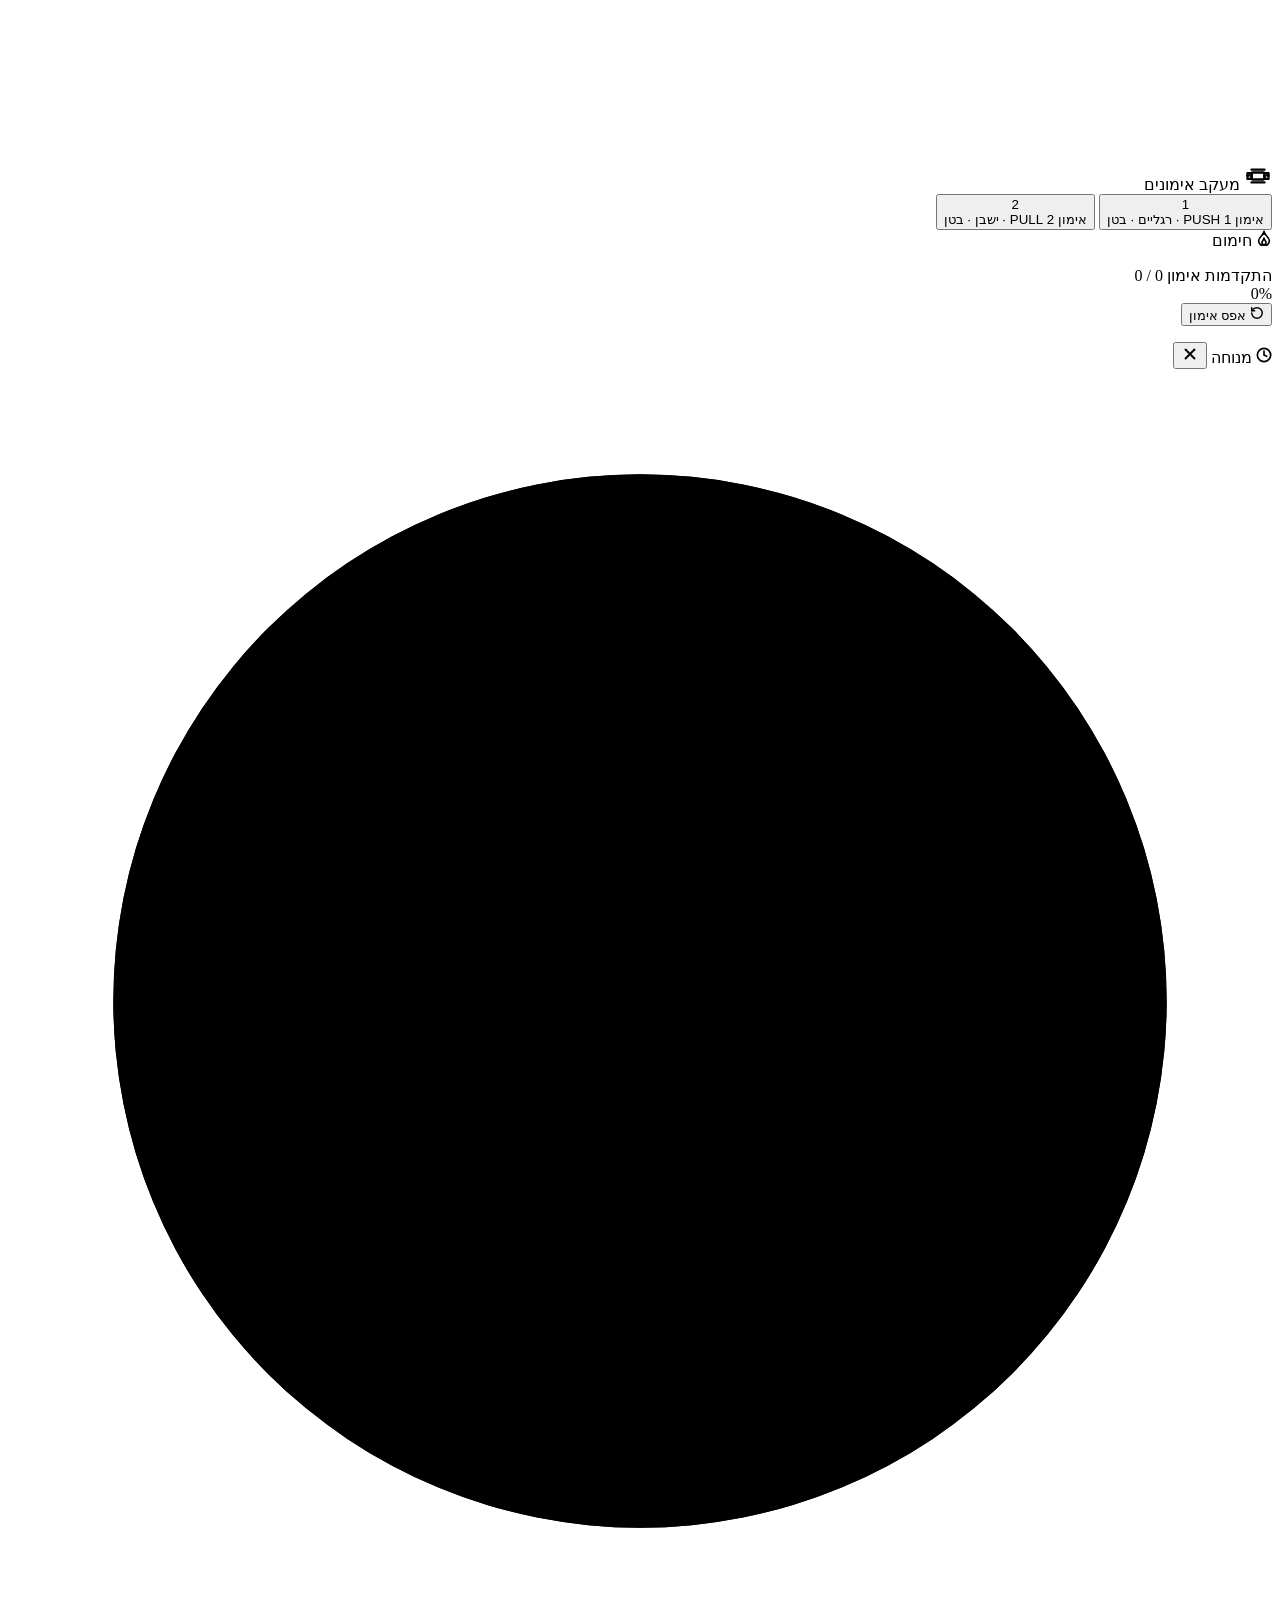
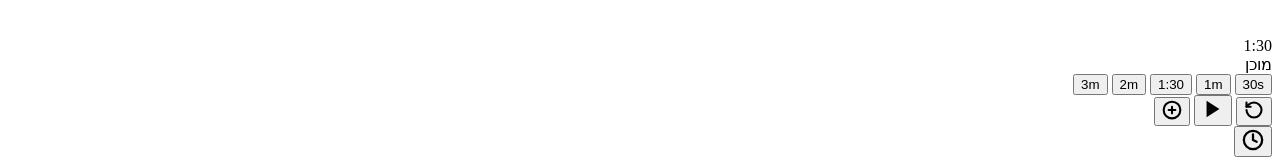
==== index.html @ 7776fb3c "Add files via upload" ====
<!DOCTYPE html>
<html lang="he" dir="rtl">
<head>
  <meta charset="UTF-8">
  <meta name="viewport" content="width=device-width, initial-scale=1.0, viewport-fit=cover">
  <meta name="theme-color" content="#0a0a0a">
  <meta name="apple-mobile-web-app-capable" content="yes">
  <meta name="apple-mobile-web-app-status-bar-style" content="black-translucent">
  <title>מעקב אימונים – דולב</title>
  <link rel="preconnect" href="https://fonts.googleapis.com">
  <link rel="preconnect" href="https://fonts.gstatic.com" crossorigin>
  <link href="https://fonts.googleapis.com/css2?family=Barlow+Condensed:wght@400;500;600;700&family=Barlow:wght@300;400;500;600;700&display=swap" rel="stylesheet">
  <link rel="stylesheet" href="style.css">
</head>
<body>

  <canvas id="confetti-canvas" aria-hidden="true"></canvas>

  <!-- Header -->
  <header class="header">
    <div class="header-inner">
      <div class="header-brand">
        <svg class="header-icon" width="28" height="28" viewBox="0 0 24 24" fill="none" stroke="currentColor" stroke-width="2" stroke-linecap="round" stroke-linejoin="round" aria-hidden="true">
          <path d="M6.5 6.5h11"/><path d="M6.5 17.5h11"/><path d="M3 9.5h3.5V14.5H3z"/><path d="M17.5 9.5H21V14.5h-3.5z"/><path d="M3 11.5h1.5"/><path d="M19.5 11.5H21"/>
          <rect x="6.5" y="9" width="11" height="6" rx="1"/>
        </svg>
        <span class="header-title">מעקב אימונים</span>
      </div>
      <time class="header-date" id="header-date" aria-label="תאריך היום"></time>
    </div>
  </header>

  <!-- Main Content -->
  <main class="main" id="main">

    <!-- Tab Switcher -->
    <nav class="tabs" role="tablist" aria-label="בחירת אימון">
      <button class="tab active" role="tab" aria-selected="true" aria-controls="workout-panel" data-workout="workout1" id="tab-workout1">
        <span class="tab-number">1</span>
        <div class="tab-info">
          <span class="tab-name">אימון 1</span>
          <span class="tab-sub">PUSH · רגליים · בטן</span>
        </div>
      </button>
      <button class="tab" role="tab" aria-selected="false" aria-controls="workout-panel" data-workout="workout2" id="tab-workout2">
        <span class="tab-number">2</span>
        <div class="tab-info">
          <span class="tab-name">אימון 2</span>
          <span class="tab-sub">PULL · ישבן · בטן</span>
        </div>
      </button>
    </nav>

    <!-- Workout Panel -->
    <div class="workout-panel" id="workout-panel" role="tabpanel">

      <!-- Warmup Card -->
      <div class="warmup-card">
        <div class="warmup-header">
          <svg width="16" height="16" viewBox="0 0 24 24" fill="none" stroke="currentColor" stroke-width="2.5" stroke-linecap="round" stroke-linejoin="round" aria-hidden="true">
            <path d="M12 2c0 6-8 8-8 14a8 8 0 0 0 16 0c0-6-8-8-8-14z"/><path d="M12 12c0 3-3 4-3 7a3 3 0 0 0 6 0c0-3-3-4-3-7z"/>
          </svg>
          <span>חימום</span>
        </div>
        <p class="warmup-text" id="warmup-text"></p>
      </div>

      <!-- Progress Section -->
      <div class="progress-section">
        <div class="progress-header">
          <span class="progress-label">התקדמות אימון</span>
          <span class="progress-fraction" id="progress-fraction">0 / 0</span>
        </div>
        <div class="progress-track" role="progressbar" aria-valuemin="0" aria-valuemax="100" aria-valuenow="0" id="progress-bar-container">
          <div class="progress-fill" id="progress-fill"></div>
        </div>
        <div class="progress-pct" id="progress-pct">0%</div>
      </div>

      <!-- Reset Button -->
      <button class="reset-workout-btn" id="reset-workout-btn" aria-label="אפס אימון">
        <svg width="14" height="14" viewBox="0 0 24 24" fill="none" stroke="currentColor" stroke-width="2.5" stroke-linecap="round" stroke-linejoin="round" aria-hidden="true">
          <path d="M3 12a9 9 0 1 0 9-9 9.75 9.75 0 0 0-6.74 2.74L3 8"/>
          <path d="M3 3v5h5"/>
        </svg>
        אפס אימון
      </button>

      <!-- Exercise List -->
      <ol class="exercise-list" id="exercise-list" aria-label="רשימת תרגילים"></ol>

    </div>
  </main>

  <!-- Rest Timer Widget -->
  <aside class="timer-widget" id="timer-widget" aria-label="טיימר מנוחה" aria-hidden="true">
    <div class="timer-drag-handle" id="timer-drag-handle" aria-hidden="true"></div>

    <div class="timer-top">
      <span class="timer-title">
        <svg width="16" height="16" viewBox="0 0 24 24" fill="none" stroke="currentColor" stroke-width="2.5" stroke-linecap="round" stroke-linejoin="round" aria-hidden="true">
          <circle cx="12" cy="12" r="10"/><polyline points="12 6 12 12 16 14"/>
        </svg>
        מנוחה
      </span>
      <button class="timer-close-btn" id="timer-close-btn" aria-label="סגור טיימר">
        <svg width="18" height="18" viewBox="0 0 24 24" fill="none" stroke="currentColor" stroke-width="2.5" stroke-linecap="round" stroke-linejoin="round" aria-hidden="true">
          <line x1="18" y1="6" x2="6" y2="18"/><line x1="6" y1="6" x2="18" y2="18"/>
        </svg>
      </button>
    </div>

    <div class="timer-exercise-name" id="timer-exercise-name"></div>

    <!-- Ring -->
    <div class="timer-ring-wrap">
      <svg class="timer-ring-svg" viewBox="0 0 120 120" aria-hidden="true">
        <circle class="ring-track" cx="60" cy="60" r="50"/>
        <circle class="ring-progress" id="ring-progress" cx="60" cy="60" r="50"/>
      </svg>
      <div class="timer-center">
        <div class="timer-time" id="timer-time">1:30</div>
        <div class="timer-status" id="timer-status">מוכן</div>
      </div>
    </div>

    <!-- Presets -->
    <div class="timer-presets" role="group" aria-label="זמני מנוחה מוגדרים מראש">
      <button class="preset-btn" data-s="30" aria-label="30 שניות">30s</button>
      <button class="preset-btn" data-s="60" aria-label="דקה">1m</button>
      <button class="preset-btn preset-active" data-s="90" aria-label="דקה וחצי">1:30</button>
      <button class="preset-btn" data-s="120" aria-label="שתי דקות">2m</button>
      <button class="preset-btn" data-s="180" aria-label="שלוש דקות">3m</button>
    </div>

    <!-- Controls -->
    <div class="timer-controls">
      <button class="ctrl-btn ctrl-reset" id="ctrl-reset" aria-label="אפס טיימר">
        <svg width="20" height="20" viewBox="0 0 24 24" fill="none" stroke="currentColor" stroke-width="2.5" stroke-linecap="round" stroke-linejoin="round" aria-hidden="true">
          <path d="M3 12a9 9 0 1 0 9-9 9.75 9.75 0 0 0-6.74 2.74L3 8"/>
          <path d="M3 3v5h5"/>
        </svg>
      </button>
      <button class="ctrl-btn ctrl-play" id="ctrl-play" aria-label="התחל">
        <svg class="icon-play" width="22" height="22" viewBox="0 0 24 24" fill="currentColor" stroke="none" aria-hidden="true">
          <polygon points="5 3 19 12 5 21 5 3"/>
        </svg>
        <svg class="icon-pause" width="22" height="22" viewBox="0 0 24 24" fill="currentColor" stroke="none" aria-hidden="true" style="display:none">
          <rect x="6" y="4" width="4" height="16"/><rect x="14" y="4" width="4" height="16"/>
        </svg>
      </button>
      <button class="ctrl-btn ctrl-plus" id="ctrl-plus" aria-label="הוסף 30 שניות">
        <svg width="20" height="20" viewBox="0 0 24 24" fill="none" stroke="currentColor" stroke-width="2.5" stroke-linecap="round" stroke-linejoin="round" aria-hidden="true">
          <circle cx="12" cy="12" r="10"/><line x1="12" y1="8" x2="12" y2="16"/><line x1="8" y1="12" x2="16" y2="12"/>
        </svg>
      </button>
    </div>
  </aside>

  <!-- Timer Backdrop (mobile) -->
  <div class="timer-backdrop" id="timer-backdrop" aria-hidden="true"></div>

  <!-- FAB: open timer -->
  <button class="timer-fab" id="timer-fab" aria-label="פתח טיימר מנוחה">
    <svg width="22" height="22" viewBox="0 0 24 24" fill="none" stroke="currentColor" stroke-width="2.5" stroke-linecap="round" stroke-linejoin="round" aria-hidden="true">
      <circle cx="12" cy="12" r="10"/><polyline points="12 6 12 12 16 14"/>
    </svg>
  </button>

  <script src="app.js"></script>
</body>
</html>
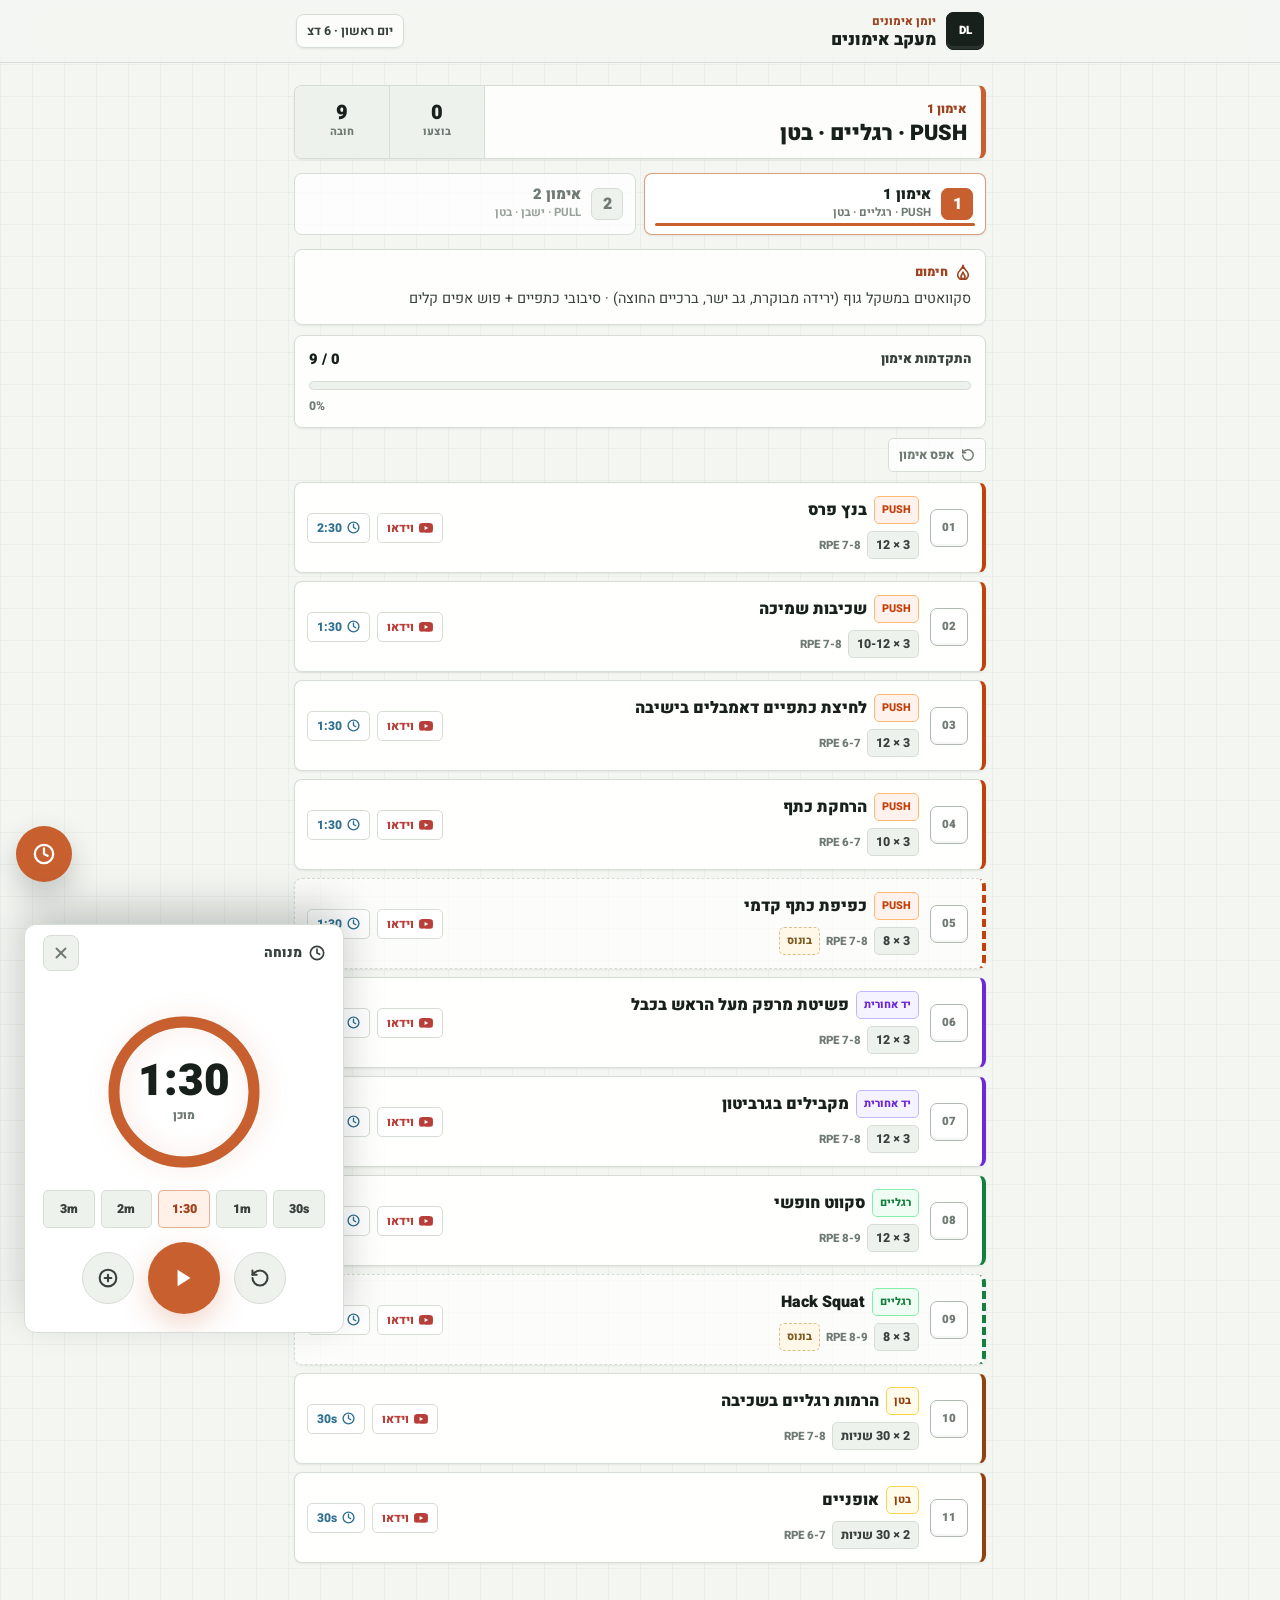
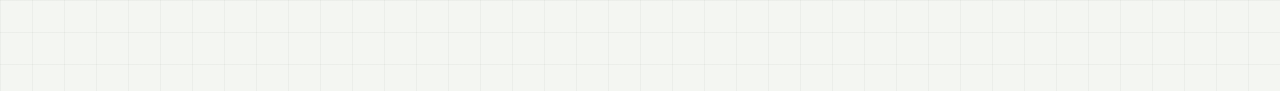
==== commit 82b80f27: "Redesign workout tracker UI" ====
--- a/index.html
+++ b/index.html
@@ -3,16 +3,19 @@
 <head>
   <meta charset="UTF-8">
   <meta name="viewport" content="width=device-width, initial-scale=1.0, viewport-fit=cover">
-  <meta name="theme-color" content="#0a0a0a">
+  <meta name="theme-color" content="#F7F8FA">
+  <meta name="description" content="יומן אימונים אישי עם צ'קליסט, התקדמות יומית וטיימר מנוחה.">
   <meta name="apple-mobile-web-app-capable" content="yes">
-  <meta name="apple-mobile-web-app-status-bar-style" content="black-translucent">
+  <meta name="apple-mobile-web-app-status-bar-style" content="default">
   <title>מעקב אימונים – דולב</title>
+  <link rel="icon" href="data:image/svg+xml,%3Csvg xmlns='http://www.w3.org/2000/svg' viewBox='0 0 64 64'%3E%3Crect width='64' height='64' rx='10' fill='%2318201c'/%3E%3Cpath d='M15 25h34v14H15zM8 28h7v8H8zm41 0h7v8h-7z' fill='%23f0783f'/%3E%3C/svg%3E">
   <link rel="preconnect" href="https://fonts.googleapis.com">
   <link rel="preconnect" href="https://fonts.gstatic.com" crossorigin>
-  <link href="https://fonts.googleapis.com/css2?family=Barlow+Condensed:wght@400;500;600;700&family=Barlow:wght@300;400;500;600;700&display=swap" rel="stylesheet">
-  <link rel="stylesheet" href="style.css">
+  <link href="https://fonts.googleapis.com/css2?family=Heebo:wght@400;500;600;700;800;900&display=swap" rel="stylesheet">
+  <link rel="stylesheet" href="style.css?v=2">
 </head>
 <body>
+  <a class="skip-link" href="#exercise-list">דלג לרשימת התרגילים</a>
 
   <canvas id="confetti-canvas" aria-hidden="true"></canvas>
 
@@ -20,11 +23,11 @@
   <header class="header">
     <div class="header-inner">
       <div class="header-brand">
-        <svg class="header-icon" width="28" height="28" viewBox="0 0 24 24" fill="none" stroke="currentColor" stroke-width="2" stroke-linecap="round" stroke-linejoin="round" aria-hidden="true">
-          <path d="M6.5 6.5h11"/><path d="M6.5 17.5h11"/><path d="M3 9.5h3.5V14.5H3z"/><path d="M17.5 9.5H21V14.5h-3.5z"/><path d="M3 11.5h1.5"/><path d="M19.5 11.5H21"/>
-          <rect x="6.5" y="9" width="11" height="6" rx="1"/>
-        </svg>
-        <span class="header-title">מעקב אימונים</span>
+        <span class="brand-mark" aria-hidden="true">DL</span>
+        <div class="brand-copy">
+          <span class="header-kicker">יומן אימונים</span>
+          <span class="header-title">מעקב אימונים</span>
+        </div>
       </div>
       <time class="header-date" id="header-date" aria-label="תאריך היום"></time>
     </div>
@@ -32,6 +35,24 @@
 
   <!-- Main Content -->
   <main class="main" id="main">
+
+    <!-- Session Status -->
+    <section class="session-strip" aria-labelledby="session-title">
+      <div class="session-copy">
+        <span class="session-label" id="session-label">אימון 1</span>
+        <h1 class="session-title" id="session-title">PUSH · רגליים · בטן</h1>
+      </div>
+      <div class="session-metrics" aria-label="סטטוס התקדמות">
+        <div class="metric">
+          <span class="metric-value" id="completed-count">0</span>
+          <span class="metric-label">בוצעו</span>
+        </div>
+        <div class="metric">
+          <span class="metric-value" id="required-count">0</span>
+          <span class="metric-label">חובה</span>
+        </div>
+      </div>
+    </section>
 
     <!-- Tab Switcher -->
     <nav class="tabs" role="tablist" aria-label="בחירת אימון">
@@ -83,7 +104,7 @@
           <path d="M3 12a9 9 0 1 0 9-9 9.75 9.75 0 0 0-6.74 2.74L3 8"/>
           <path d="M3 3v5h5"/>
         </svg>
-        אפס אימון
+        <span id="reset-workout-label">אפס אימון</span>
       </button>
 
       <!-- Exercise List -->
--- a/style.css
+++ b/style.css
@@ -0,0 +1,1210 @@
+/* Purpose-built mobile workout log */
+
+:root {
+  --bg: #f4f6f2;
+  --ink: #18201c;
+  --ink-soft: #38413c;
+  --muted: #6f7b73;
+  --faint: #98a39b;
+  --surface: #ffffff;
+  --surface-2: #eef2ed;
+  --surface-3: #e1e8e2;
+  --line: #d6ddd5;
+  --line-strong: #aeb9b0;
+  --primary: #c85f2f;
+  --primary-dark: #9f421e;
+  --primary-soft: #fff1e8;
+  --success: #25714f;
+  --success-soft: #e7f3ec;
+  --warning: #b8852e;
+  --blue: #2f6f8f;
+  --danger: #b83f39;
+  --shadow-1: 0 1px 2px rgba(24, 32, 28, .08);
+  --shadow-2: 0 8px 24px rgba(24, 32, 28, .10);
+  --radius: 8px;
+  --radius-sm: 5px;
+  --font: "Heebo", system-ui, -apple-system, BlinkMacSystemFont, "Segoe UI", sans-serif;
+  --ease: cubic-bezier(.2, .7, .2, 1);
+  --ring-c: 314.159;
+}
+
+*, *::before, *::after {
+  box-sizing: border-box;
+}
+
+* {
+  margin: 0;
+  padding: 0;
+}
+
+html {
+  -webkit-text-size-adjust: 100%;
+  direction: ltr;
+  scroll-behavior: smooth;
+}
+
+body {
+  min-height: 100dvh;
+  background:
+    linear-gradient(rgba(24, 32, 28, .035) 1px, transparent 1px),
+    linear-gradient(90deg, rgba(24, 32, 28, .035) 1px, transparent 1px),
+    var(--bg);
+  background-size: 32px 32px, 32px 32px, auto;
+  color: var(--ink);
+  direction: ltr;
+  font-family: var(--font);
+  font-size: 16px;
+  line-height: 1.5;
+  overflow-x: hidden;
+  -webkit-font-smoothing: antialiased;
+}
+
+.skip-link,
+.header,
+.main,
+.timer-widget,
+.timer-fab {
+  direction: rtl;
+}
+
+@media (max-width: 639px) {
+  body.timer-open {
+    overflow: hidden;
+  }
+}
+
+button,
+a {
+  -webkit-tap-highlight-color: transparent;
+}
+
+button {
+  border: 0;
+  background: none;
+  color: inherit;
+  cursor: pointer;
+  font: inherit;
+  touch-action: manipulation;
+}
+
+a {
+  color: inherit;
+}
+
+.skip-link {
+  position: fixed;
+  top: 12px;
+  right: 12px;
+  z-index: 10000;
+  transform: translateY(-160%);
+  background: var(--ink);
+  color: #fff;
+  border-radius: var(--radius-sm);
+  padding: 8px 12px;
+  text-decoration: none;
+  transition: transform 180ms var(--ease);
+}
+
+.skip-link:focus {
+  transform: translateY(0);
+}
+
+#confetti-canvas {
+  position: fixed;
+  inset: 0;
+  pointer-events: none;
+  z-index: 900;
+}
+
+.header {
+  position: sticky;
+  top: 0;
+  z-index: 100;
+  border-bottom: 1px solid rgba(24, 32, 28, .12);
+  background: rgba(244, 246, 242, .92);
+  backdrop-filter: blur(16px);
+  -webkit-backdrop-filter: blur(16px);
+  padding-top: env(safe-area-inset-top, 0);
+}
+
+.header-inner {
+  width: min(100%, 720px);
+  min-width: 0;
+  margin: 0 auto;
+  padding: 12px 16px;
+  display: flex;
+  align-items: center;
+  justify-content: space-between;
+  gap: 12px;
+}
+
+.header-brand {
+  min-width: 0;
+  display: flex;
+  align-items: center;
+  gap: 10px;
+}
+
+.brand-mark {
+  width: 38px;
+  height: 38px;
+  flex: 0 0 38px;
+  display: grid;
+  place-items: center;
+  border: 1px solid var(--ink);
+  border-radius: 7px;
+  background: var(--ink);
+  color: #fff;
+  font-size: .72rem;
+  font-weight: 900;
+  letter-spacing: 0;
+  box-shadow: inset 0 -3px 0 rgba(255, 255, 255, .08);
+}
+
+.brand-copy {
+  min-width: 0;
+  display: grid;
+  gap: 1px;
+}
+
+.header-kicker {
+  color: var(--primary-dark);
+  font-size: .72rem;
+  font-weight: 800;
+  letter-spacing: 0;
+}
+
+.header-title {
+  overflow: hidden;
+  color: var(--ink);
+  font-size: 1.05rem;
+  font-weight: 900;
+  letter-spacing: 0;
+  line-height: 1.1;
+  text-overflow: ellipsis;
+  white-space: nowrap;
+}
+
+.header-date {
+  flex: 0 0 auto;
+  display: inline-flex;
+  align-items: center;
+  min-height: 34px;
+  border: 1px solid var(--line);
+  border-radius: var(--radius);
+  background: rgba(255, 255, 255, .74);
+  color: var(--ink-soft);
+  font-size: .78rem;
+  font-weight: 700;
+  padding: 6px 10px;
+  box-shadow: var(--shadow-1);
+  white-space: nowrap;
+}
+
+.main {
+  width: min(100%, 720px);
+  margin: 0 auto;
+  padding: 18px 14px 128px;
+}
+
+.session-strip {
+  display: grid;
+  grid-template-columns: minmax(0, 1fr) auto;
+  align-items: stretch;
+  gap: 12px;
+  margin-bottom: 14px;
+  border: 1px solid var(--line);
+  border-right: 5px solid var(--primary);
+  border-radius: var(--radius);
+  background: rgba(255, 255, 255, .82);
+  box-shadow: var(--shadow-1);
+  overflow: hidden;
+}
+
+.session-copy {
+  min-width: 0;
+  padding: 14px 14px 12px;
+}
+
+.session-label {
+  display: block;
+  color: var(--primary-dark);
+  font-size: .78rem;
+  font-weight: 900;
+  letter-spacing: 0;
+}
+
+.session-title {
+  margin-top: 2px;
+  color: var(--ink);
+  font-size: 1.35rem;
+  font-weight: 900;
+  letter-spacing: 0;
+  line-height: 1.15;
+  text-wrap: balance;
+}
+
+.session-metrics {
+  display: grid;
+  grid-template-columns: repeat(2, minmax(54px, 1fr));
+  border-right: 1px solid var(--line);
+  background: var(--surface-2);
+}
+
+.metric {
+  min-width: 56px;
+  display: grid;
+  align-content: center;
+  justify-items: center;
+  gap: 1px;
+  padding: 9px 10px;
+}
+
+.metric + .metric {
+  border-right: 1px solid var(--line);
+}
+
+.metric-value {
+  color: var(--ink);
+  font-size: 1.25rem;
+  font-weight: 900;
+  line-height: 1;
+  font-variant-numeric: tabular-nums;
+}
+
+.metric-label {
+  color: var(--muted);
+  font-size: .68rem;
+  font-weight: 800;
+  letter-spacing: 0;
+}
+
+.tabs {
+  display: grid;
+  grid-template-columns: repeat(2, minmax(0, 1fr));
+  gap: 8px;
+  margin-bottom: 14px;
+}
+
+.tab {
+  position: relative;
+  min-width: 0;
+  min-height: 62px;
+  display: grid;
+  grid-template-columns: auto minmax(0, 1fr);
+  align-items: center;
+  gap: 10px;
+  border: 1px solid var(--line);
+  border-radius: var(--radius);
+  background: rgba(255, 255, 255, .78);
+  color: var(--muted);
+  padding: 11px 12px;
+  text-align: right;
+  transition: transform 180ms var(--ease), border-color 180ms var(--ease), background 180ms var(--ease), box-shadow 180ms var(--ease);
+}
+
+.tab::after {
+  content: "";
+  position: absolute;
+  inset: auto 10px 8px 10px;
+  height: 3px;
+  border-radius: 2px;
+  background: var(--primary);
+  opacity: 0;
+  transform: scaleX(.45);
+  transition: opacity 180ms var(--ease), transform 180ms var(--ease);
+}
+
+.tab:hover {
+  border-color: var(--line-strong);
+  background: var(--surface);
+  box-shadow: var(--shadow-1);
+}
+
+.tab:active {
+  transform: translateY(1px);
+}
+
+.tab.active {
+  border-color: rgba(200, 95, 47, .62);
+  background: var(--surface);
+  color: var(--ink);
+  box-shadow: var(--shadow-1);
+}
+
+.tab.active::after {
+  opacity: 1;
+  transform: scaleX(1);
+}
+
+.tab-number {
+  width: 32px;
+  height: 32px;
+  display: grid;
+  place-items: center;
+  border: 1px solid var(--line);
+  border-radius: 7px;
+  background: var(--surface-2);
+  color: var(--muted);
+  font-size: 1rem;
+  font-weight: 900;
+  line-height: 1;
+  font-variant-numeric: tabular-nums;
+}
+
+.tab.active .tab-number {
+  border-color: var(--primary);
+  background: var(--primary);
+  color: #fff;
+}
+
+.tab-info {
+  min-width: 0;
+  display: grid;
+  gap: 1px;
+}
+
+.tab-name {
+  overflow: hidden;
+  font-size: .92rem;
+  font-weight: 900;
+  line-height: 1.2;
+  text-overflow: ellipsis;
+  white-space: nowrap;
+}
+
+.tab-sub {
+  overflow: hidden;
+  color: var(--faint);
+  font-size: .72rem;
+  font-weight: 700;
+  letter-spacing: 0;
+  text-overflow: ellipsis;
+  white-space: nowrap;
+}
+
+.tab.active .tab-sub {
+  color: var(--muted);
+}
+
+.workout-panel {
+  display: flex;
+  flex-direction: column;
+  gap: 10px;
+  animation: panelIn 220ms var(--ease) both;
+}
+
+@keyframes panelIn {
+  from {
+    opacity: 0;
+    transform: translateY(6px);
+  }
+  to {
+    opacity: 1;
+    transform: translateY(0);
+  }
+}
+
+.warmup-card,
+.progress-section {
+  border: 1px solid var(--line);
+  border-radius: var(--radius);
+  background: rgba(255, 255, 255, .86);
+  box-shadow: var(--shadow-1);
+}
+
+.warmup-card {
+  padding: 13px 14px;
+}
+
+.warmup-header {
+  display: flex;
+  align-items: center;
+  gap: 7px;
+  margin-bottom: 6px;
+  color: var(--primary-dark);
+  font-size: .78rem;
+  font-weight: 900;
+  letter-spacing: 0;
+}
+
+.warmup-text {
+  color: var(--ink-soft);
+  font-size: .9rem;
+  line-height: 1.65;
+}
+
+.progress-section {
+  padding: 13px 14px 12px;
+}
+
+.progress-header {
+  display: flex;
+  align-items: center;
+  justify-content: space-between;
+  gap: 12px;
+  margin-bottom: 10px;
+}
+
+.progress-label {
+  color: var(--ink-soft);
+  font-size: .82rem;
+  font-weight: 900;
+  letter-spacing: 0;
+}
+
+.progress-fraction {
+  color: var(--ink);
+  font-size: .92rem;
+  font-weight: 900;
+  font-variant-numeric: tabular-nums;
+}
+
+.progress-track {
+  height: 9px;
+  overflow: hidden;
+  border: 1px solid var(--line);
+  border-radius: 999px;
+  background: var(--surface-2);
+}
+
+.progress-fill {
+  width: 0;
+  height: 100%;
+  border-radius: inherit;
+  background: linear-gradient(90deg, var(--primary), var(--success));
+  transition: width 380ms var(--ease);
+}
+
+.progress-pct {
+  margin-top: 7px;
+  color: var(--muted);
+  font-size: .76rem;
+  font-weight: 800;
+  text-align: left;
+  font-variant-numeric: tabular-nums;
+}
+
+.reset-workout-btn {
+  align-self: flex-start;
+  min-height: 34px;
+  display: inline-flex;
+  align-items: center;
+  gap: 7px;
+  border: 1px solid var(--line);
+  border-radius: var(--radius-sm);
+  background: rgba(255, 255, 255, .74);
+  color: var(--muted);
+  font-size: .78rem;
+  font-weight: 800;
+  padding: 6px 10px;
+  transition: color 180ms var(--ease), border-color 180ms var(--ease), background 180ms var(--ease), transform 180ms var(--ease);
+}
+
+.reset-workout-btn:hover {
+  border-color: var(--line-strong);
+  color: var(--ink-soft);
+  background: var(--surface);
+}
+
+.reset-workout-btn:active {
+  transform: translateY(1px);
+}
+
+.reset-workout-btn.armed {
+  border-color: rgba(184, 63, 57, .45);
+  background: #fff0ee;
+  color: var(--danger);
+}
+
+.exercise-list {
+  display: flex;
+  flex-direction: column;
+  gap: 8px;
+  list-style: none;
+}
+
+.exercise-card {
+  position: relative;
+  display: grid;
+  grid-template-columns: 34px minmax(0, 1fr);
+  grid-template-areas:
+    "check body"
+    "check actions";
+  gap: 9px 11px;
+  border: 1px solid var(--line);
+  border-right: 4px solid var(--zone-color, var(--line-strong));
+  border-radius: var(--radius);
+  background: rgba(255, 255, 255, .92);
+  padding: 12px 12px 12px 10px;
+  box-shadow: var(--shadow-1);
+  animation: rowIn 220ms var(--ease) both;
+  animation-delay: var(--row-delay, 0ms);
+  transition: transform 180ms var(--ease), border-color 180ms var(--ease), background 180ms var(--ease), box-shadow 180ms var(--ease);
+}
+
+@keyframes rowIn {
+  from {
+    opacity: 0;
+    transform: translateY(5px);
+  }
+  to {
+    opacity: 1;
+    transform: translateY(0);
+  }
+}
+
+.exercise-card:hover {
+  border-color: var(--line-strong);
+  border-right-color: var(--zone-color, var(--line-strong));
+  background: #fff;
+  box-shadow: var(--shadow-2);
+}
+
+.exercise-card.done {
+  border-right-color: var(--success);
+  background: var(--success-soft);
+}
+
+.exercise-card.bonus {
+  border-style: dashed;
+  background: rgba(255, 255, 255, .68);
+}
+
+.exercise-check {
+  grid-area: check;
+  width: 34px;
+  height: 34px;
+  display: grid;
+  place-items: center;
+  border: 1px solid var(--line-strong);
+  border-radius: 7px;
+  background: var(--surface);
+  color: var(--muted);
+  box-shadow: inset 0 -2px 0 rgba(24, 32, 28, .04);
+  transition: transform 180ms var(--ease), border-color 180ms var(--ease), background 180ms var(--ease), color 180ms var(--ease);
+}
+
+.exercise-check:hover {
+  border-color: var(--primary);
+  color: var(--primary-dark);
+}
+
+.exercise-check:active {
+  transform: scale(.96);
+}
+
+.check-number {
+  font-size: .72rem;
+  font-weight: 900;
+  line-height: 1;
+  font-variant-numeric: tabular-nums;
+}
+
+.check-icon {
+  display: none;
+  color: #fff;
+}
+
+.exercise-check.checked {
+  border-color: var(--success);
+  background: var(--success);
+  color: #fff;
+}
+
+.exercise-check.checked .check-number {
+  display: none;
+}
+
+.exercise-check.checked .check-icon {
+  display: block;
+}
+
+.exercise-body {
+  grid-area: body;
+  min-width: 0;
+}
+
+.exercise-name-row {
+  min-width: 0;
+  display: flex;
+  align-items: center;
+  gap: 7px;
+  margin-bottom: 7px;
+}
+
+.exercise-name {
+  min-width: 0;
+  overflow-wrap: anywhere;
+  color: var(--ink);
+  font-size: 1rem;
+  font-weight: 900;
+  letter-spacing: 0;
+  line-height: 1.28;
+}
+
+.exercise-card.done .exercise-name {
+  color: var(--muted);
+  text-decoration: line-through;
+  text-decoration-thickness: 2px;
+}
+
+.zone-badge,
+.volume-tag,
+.rpe-tag,
+.bonus-badge,
+.yt-link,
+.rest-btn {
+  min-height: 28px;
+  display: inline-flex;
+  align-items: center;
+  border-radius: var(--radius-sm);
+  font-weight: 800;
+  letter-spacing: 0;
+  white-space: nowrap;
+}
+
+.zone-badge {
+  flex: 0 0 auto;
+  border: 1px solid var(--zone-border, var(--line));
+  background: var(--zone-bg, var(--surface-2));
+  color: var(--zone-color, var(--muted));
+  font-size: .68rem;
+  padding: 3px 7px;
+}
+
+.exercise-meta {
+  display: flex;
+  align-items: center;
+  gap: 6px;
+  flex-wrap: wrap;
+}
+
+.volume-tag {
+  border: 1px solid var(--line);
+  background: var(--surface-2);
+  color: var(--ink-soft);
+  font-size: .78rem;
+  padding: 3px 8px;
+  font-variant-numeric: tabular-nums;
+}
+
+.rpe-tag {
+  color: var(--muted);
+  font-size: .72rem;
+}
+
+.bonus-badge {
+  border: 1px dashed rgba(184, 133, 46, .5);
+  background: #fff8e8;
+  color: #7b5b1f;
+  font-size: .68rem;
+  padding: 3px 7px;
+}
+
+.exercise-actions {
+  grid-area: actions;
+  min-width: 0;
+  display: flex;
+  align-items: center;
+  gap: 7px;
+  flex-wrap: wrap;
+}
+
+.yt-link,
+.rest-btn {
+  gap: 5px;
+  border: 1px solid var(--line);
+  background: var(--surface);
+  color: var(--ink-soft);
+  font-size: .76rem;
+  padding: 5px 9px;
+  text-decoration: none;
+  transition: transform 180ms var(--ease), border-color 180ms var(--ease), background 180ms var(--ease), color 180ms var(--ease);
+}
+
+.yt-link {
+  color: var(--danger);
+}
+
+.yt-link:hover,
+.rest-btn:hover {
+  transform: translateY(-1px);
+  border-color: var(--line-strong);
+  background: #fff;
+}
+
+.rest-btn {
+  color: var(--blue);
+}
+
+.rest-btn:hover {
+  border-color: rgba(47, 111, 143, .45);
+}
+
+.timer-widget {
+  position: fixed;
+  right: 0;
+  bottom: 0;
+  left: 0;
+  z-index: 500;
+  max-height: 92dvh;
+  overflow-y: auto;
+  border-top: 1px solid var(--line);
+  border-radius: 12px 12px 0 0;
+  background: var(--surface);
+  box-shadow: 0 -16px 40px rgba(24, 32, 28, .22);
+  padding: 0 18px calc(18px + env(safe-area-inset-bottom, 0px));
+  transform: translateY(105%);
+  transition: transform 260ms var(--ease);
+}
+
+.timer-widget.open {
+  transform: translateY(0);
+}
+
+.timer-drag-handle {
+  width: 42px;
+  height: 4px;
+  margin: 13px auto 7px;
+  border-radius: 999px;
+  background: var(--line-strong);
+}
+
+.timer-backdrop {
+  position: fixed;
+  inset: 0;
+  z-index: 490;
+  background: rgba(24, 32, 28, .42);
+  opacity: 0;
+  pointer-events: none;
+  transition: opacity 220ms var(--ease);
+}
+
+.timer-backdrop.visible {
+  opacity: 1;
+  pointer-events: auto;
+}
+
+.timer-top {
+  display: flex;
+  align-items: center;
+  justify-content: space-between;
+  gap: 12px;
+  padding: 10px 0 5px;
+}
+
+.timer-title {
+  display: inline-flex;
+  align-items: center;
+  gap: 7px;
+  color: var(--ink-soft);
+  font-size: .84rem;
+  font-weight: 900;
+  letter-spacing: 0;
+}
+
+.timer-close-btn {
+  width: 36px;
+  height: 36px;
+  display: grid;
+  place-items: center;
+  border: 1px solid var(--line);
+  border-radius: var(--radius);
+  background: var(--surface-2);
+  color: var(--muted);
+  transition: background 180ms var(--ease), color 180ms var(--ease), transform 180ms var(--ease);
+}
+
+.timer-close-btn:hover {
+  background: var(--surface-3);
+  color: var(--ink);
+}
+
+.timer-close-btn:active {
+  transform: scale(.96);
+}
+
+.timer-exercise-name {
+  min-height: 22px;
+  overflow: hidden;
+  color: var(--primary-dark);
+  font-size: .9rem;
+  font-weight: 900;
+  line-height: 1.3;
+  text-align: center;
+  text-overflow: ellipsis;
+  white-space: nowrap;
+}
+
+.timer-ring-wrap {
+  position: relative;
+  width: 168px;
+  height: 168px;
+  margin: 10px auto 14px;
+}
+
+.timer-ring-svg {
+  width: 100%;
+  height: 100%;
+  filter: drop-shadow(0 4px 12px rgba(200, 95, 47, .16));
+  transform: rotate(-90deg);
+}
+
+.ring-track {
+  fill: none;
+  stroke: var(--surface-2);
+  stroke-width: 8;
+}
+
+.ring-progress {
+  fill: none;
+  stroke: var(--primary);
+  stroke-dasharray: var(--ring-c);
+  stroke-dashoffset: 0;
+  stroke-linecap: round;
+  stroke-width: 8;
+  transition: stroke-dashoffset 1s linear, stroke 180ms var(--ease);
+}
+
+.ring-progress.done-ring {
+  stroke: var(--success);
+}
+
+.timer-center {
+  position: absolute;
+  inset: 0;
+  display: grid;
+  place-content: center;
+  justify-items: center;
+  gap: 3px;
+}
+
+.timer-time {
+  color: var(--ink);
+  font-size: 2.75rem;
+  font-weight: 900;
+  letter-spacing: 0;
+  line-height: 1;
+  font-variant-numeric: tabular-nums;
+}
+
+.timer-status {
+  color: var(--muted);
+  font-size: .72rem;
+  font-weight: 900;
+  letter-spacing: 0;
+}
+
+.timer-presets {
+  display: grid;
+  grid-template-columns: repeat(5, minmax(0, 1fr));
+  gap: 6px;
+  margin-bottom: 14px;
+}
+
+.preset-btn {
+  min-width: 0;
+  min-height: 38px;
+  border: 1px solid var(--line);
+  border-radius: var(--radius-sm);
+  background: var(--surface-2);
+  color: var(--ink-soft);
+  font-size: .78rem;
+  font-weight: 900;
+  letter-spacing: 0;
+  transition: background 180ms var(--ease), border-color 180ms var(--ease), color 180ms var(--ease), transform 180ms var(--ease);
+}
+
+.preset-btn:hover,
+.preset-btn.preset-active {
+  border-color: rgba(200, 95, 47, .45);
+  background: var(--primary-soft);
+  color: var(--primary-dark);
+}
+
+.preset-btn:active {
+  transform: translateY(1px);
+}
+
+.timer-controls {
+  display: flex;
+  align-items: center;
+  justify-content: center;
+  gap: 14px;
+}
+
+.ctrl-btn {
+  display: grid;
+  place-items: center;
+  border-radius: 999px;
+  transition: transform 180ms var(--ease), background 180ms var(--ease), color 180ms var(--ease), box-shadow 180ms var(--ease);
+}
+
+.ctrl-reset,
+.ctrl-plus {
+  width: 52px;
+  height: 52px;
+  border: 1px solid var(--line);
+  background: var(--surface-2);
+  color: var(--ink-soft);
+}
+
+.ctrl-reset:hover,
+.ctrl-plus:hover {
+  background: var(--surface-3);
+  color: var(--ink);
+}
+
+.ctrl-play {
+  width: 72px;
+  height: 72px;
+  background: var(--primary);
+  color: #fff;
+  box-shadow: 0 10px 28px rgba(200, 95, 47, .26);
+}
+
+.ctrl-play:hover {
+  background: var(--primary-dark);
+}
+
+.ctrl-play:active,
+.ctrl-reset:active,
+.ctrl-plus:active {
+  transform: scale(.96);
+}
+
+.ctrl-play.running {
+  background: var(--ink-soft);
+  box-shadow: var(--shadow-2);
+}
+
+.timer-fab {
+  position: fixed;
+  left: 16px;
+  bottom: calc(18px + env(safe-area-inset-bottom, 0px));
+  z-index: 400;
+  width: 56px;
+  height: 56px;
+  display: grid;
+  place-items: center;
+  border-radius: 999px;
+  background: var(--primary);
+  color: #fff;
+  box-shadow: 0 12px 28px rgba(24, 32, 28, .22);
+  transition: opacity 180ms var(--ease), transform 180ms var(--ease), background 180ms var(--ease);
+}
+
+.timer-fab:hover {
+  background: var(--primary-dark);
+  transform: translateY(-1px);
+}
+
+.timer-fab:active {
+  transform: scale(.96);
+}
+
+.timer-fab.hidden {
+  opacity: 0;
+  pointer-events: none;
+  transform: scale(.82);
+}
+
+@keyframes ringPulse {
+  0% {
+    filter: drop-shadow(0 0 0 rgba(37, 113, 79, .5));
+  }
+  50% {
+    filter: drop-shadow(0 0 16px rgba(37, 113, 79, .55));
+  }
+  100% {
+    filter: drop-shadow(0 0 0 rgba(37, 113, 79, 0));
+  }
+}
+
+.timer-ring-wrap.done-pulse .timer-ring-svg {
+  animation: ringPulse 620ms ease-out 2;
+}
+
+.completion-banner {
+  display: none;
+  grid-template-columns: auto minmax(0, 1fr);
+  align-items: center;
+  gap: 12px;
+  border: 1px solid rgba(37, 113, 79, .35);
+  border-right: 5px solid var(--success);
+  border-radius: var(--radius);
+  background: var(--success-soft);
+  padding: 14px;
+  box-shadow: var(--shadow-1);
+}
+
+.completion-banner.visible {
+  display: grid;
+}
+
+.completion-mark {
+  width: 52px;
+  height: 52px;
+  display: grid;
+  place-items: center;
+  border-radius: var(--radius);
+  background: var(--success);
+  color: #fff;
+  font-size: .9rem;
+  font-weight: 900;
+  font-variant-numeric: tabular-nums;
+}
+
+.completion-title {
+  color: var(--ink);
+  font-size: 1rem;
+  font-weight: 900;
+  letter-spacing: 0;
+}
+
+.completion-sub {
+  color: var(--muted);
+  font-size: .84rem;
+  font-weight: 600;
+}
+
+:focus-visible {
+  outline: 3px solid rgba(200, 95, 47, .75);
+  outline-offset: 3px;
+}
+
+@media (min-width: 640px) {
+  .main {
+    padding-top: 22px;
+  }
+
+  .session-strip {
+    grid-template-columns: minmax(0, 1fr) 190px;
+  }
+
+  .exercise-card {
+    grid-template-columns: 38px minmax(0, 1fr) auto;
+    grid-template-areas: "check body actions";
+    align-items: center;
+    padding: 13px 14px 13px 12px;
+  }
+
+  .exercise-check {
+    width: 38px;
+    height: 38px;
+  }
+
+  .exercise-actions {
+    justify-content: flex-start;
+  }
+
+  .timer-widget {
+    right: auto;
+    left: 24px;
+    bottom: 24px;
+    width: 320px;
+    border: 1px solid var(--line);
+    border-radius: 12px;
+    padding: 0 18px 18px;
+    transform: translateY(calc(100% + 48px));
+  }
+
+  .timer-drag-handle,
+  .timer-backdrop {
+    display: none;
+  }
+}
+
+@media (max-width: 420px) {
+  .main {
+    padding-inline: 12px;
+  }
+
+  .header-inner {
+    padding-inline: 12px;
+  }
+
+  .brand-mark {
+    width: 34px;
+    height: 34px;
+    flex-basis: 34px;
+  }
+
+  .header-date {
+    font-size: .72rem;
+    padding-inline: 8px;
+  }
+
+  .session-strip {
+    grid-template-columns: 1fr;
+  }
+
+  .session-metrics {
+    grid-template-columns: repeat(2, 1fr);
+    border-top: 1px solid var(--line);
+    border-right: 0;
+  }
+
+  .tab {
+    padding: 10px;
+  }
+
+  .tab-number {
+    width: 29px;
+    height: 29px;
+  }
+
+  .timer-presets {
+    gap: 5px;
+  }
+
+  .preset-btn {
+    font-size: .72rem;
+  }
+}
+
+@media (max-width: 350px) {
+  .tabs {
+    grid-template-columns: 1fr;
+  }
+
+  .exercise-card {
+    grid-template-columns: 32px minmax(0, 1fr);
+    gap: 8px;
+    padding-inline: 10px;
+  }
+
+  .exercise-check {
+    width: 32px;
+    height: 32px;
+  }
+}
+
+@media (prefers-reduced-motion: reduce) {
+  *,
+  *::before,
+  *::after {
+    animation-duration: 1ms !important;
+    animation-delay: 0ms !important;
+    transition-duration: 1ms !important;
+    scroll-behavior: auto !important;
+  }
+
+  .ring-progress {
+    transition: none !important;
+  }
+}
+
+::-webkit-scrollbar {
+  width: 6px;
+}
+
+::-webkit-scrollbar-track {
+  background: transparent;
+}
+
+::-webkit-scrollbar-thumb {
+  border-radius: 999px;
+  background: var(--line-strong);
+}
